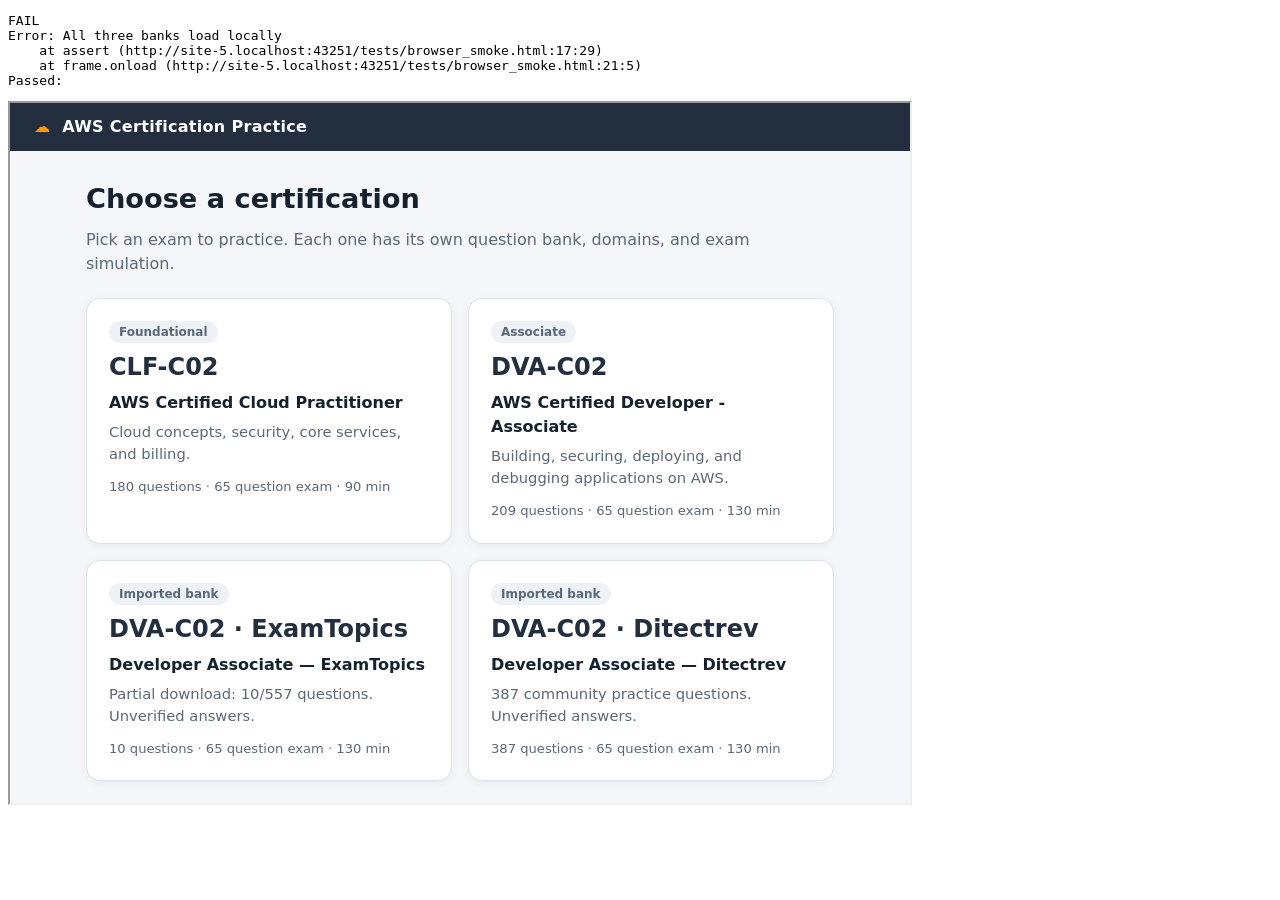
==== tests/browser_smoke.html @ c885ab8c "test" ====
<!DOCTYPE html>
<html lang="en">
<meta charset="UTF-8">
<title>Offline quiz browser smoke tests</title>
<pre id="results">RUNNING</pre>
<iframe id="app" src="../index.html" title="Quiz under test" style="width:900px;height:700px"></iframe>
<script>
const frame = document.getElementById("app");
const report = document.getElementById("results");
frame.onload = () => {
  const passed = [];
  try {
    const win = frame.contentWindow;
    const doc = win.document;
    const $ = id => doc.getElementById(id);
    const assert = (condition, label) => {
      if (!condition) throw new Error(label);
      passed.push(label);
    };
    win.confirm = () => true;
    assert(doc.querySelectorAll(".cert-card").length === 3, "All three banks load locally");
    const imported = win.CERTS["dva-c02-examtopics"];
    assert(imported.questions.length > 0, "Imported question bank is nonempty");
    doc.querySelector('[data-id="dva-c02-examtopics"]').click();
    assert($("bankNotice").textContent.includes("not independently verified"), "Imported accuracy warning is visible");
    assert($("bankSize").textContent === String(imported.questions.length), "Bank count matches export");
    if (imported.questions.length < 65) {
      assert($("examDesc").textContent.includes("limited by available bank"), "Partial bank has a shorter-exam warning");
    }
    doc.querySelector('input[value="practice"]').checked = true;
    $("startBtn").click();
    assert(!$("quiz").classList.contains("hidden"), "Practice starts");
    assert($("questionSource").querySelector("a").href.startsWith("https://www.examtopics.com/"), "Question source is retained");
    const question = imported.questions.find(q => q.q === $("question").textContent);
    const correct = question.ma.map(index => question.o[index]);
    Array.from(doc.querySelectorAll(".opt")).forEach(button => {
      if (correct.includes(button.lastChild.firstChild.textContent)) button.click();
    });
    if (correct.length > 1) $("checkBtn").click();
    assert($("feedback").classList.contains("ok"), "Shuffled imported answers score correctly");
    assert($("feedback").textContent.includes("ExamTopics stated answer"), "Imported answer provenance is shown");
    Array.from($("map").children).at(-1).click();
    $("nextBtn").click();
    assert(!$("results").classList.contains("hidden"), "Results and review render");
    assert(doc.querySelectorAll(".rv").length === imported.questions.length, "Review includes the full attempt");
    $("brand").click();
    doc.querySelector('[data-id="dva-c02"]').click();
    assert($("bankNotice").textContent.includes("written for study purposes"), "Original bank notice is preserved");
    $("startBtn").click();
    assert($("questionSource").classList.contains("hidden"), "Original questions have no imported source link");
    $("brand").click();

    // Exercise multiple-response scoring with a synthetic fixture, not source material.
    imported.questions = [{d:0, q:"Synthetic choose-two question", o:["First", "Second", "Third"],
      ma:[0,2], e:"Synthetic explanation", images:[], optionImages:[[],[],[]]}];
    doc.querySelector('[data-id="dva-c02-examtopics"]').click();
    $("startBtn").click();
    assert($("hint").textContent === "Choose 2 answers.", "Multiple-answer instructions are correct");
    doc.querySelectorAll(".opt").forEach(button => {
      if (["First", "Third"].includes(button.lastChild.textContent)) button.click();
    });
    assert(!$("checkBtn").classList.contains("hidden"), "Multiple-answer check button is visible");
    $("checkBtn").click();
    assert($("feedback").classList.contains("ok"), "Multiple correct answers score after shuffling");
    $("nextBtn").click();
    assert($("scorePct").textContent === "100%", "Multiple-answer result is 100%");
    $("brand").click();

    imported.questions = [{d:0, q:"Synthetic diagram question", o:["First", "Second"], ma:[0], e:"Diagram test",
      images:[{path:"assets/examtopics-dva-c02/123456789012345678901234.png", alt:"Synthetic diagram"}],
      optionImages:[[{url:"https://example.invalid/private.png", alt:"Missing option diagram"}],[]]}];
    doc.querySelector('[data-id="dva-c02-examtopics"]').click();
    $("startBtn").click();
    assert($("questionImages").querySelector("img").getAttribute("src").startsWith("assets/"), "Diagrams use local asset paths");
    assert(doc.querySelector(".image-warning").textContent.includes("Missing option diagram"), "Unavailable images have an explicit warning");
    assert(!doc.querySelector('img[src^="https:"]'), "Quiz images never load from remote URLs");
    const diagramAnswer = Array.from(doc.querySelectorAll(".opt")).find(button => button.lastChild.firstChild.textContent === "First");
    diagramAnswer.click();
    $("nextBtn").click();
    assert(doc.querySelector(".rv .question-image"), "Review retains question diagrams");
    assert(doc.querySelector(".rv .image-warning"), "Review retains option image warnings");
    $("brand").click();
    doc.querySelector('[data-id="clf-c02"]').click();
    doc.querySelector('input[value="exam"]').checked = true;
    $("startBtn").click();
    assert(!$("timer").classList.contains("hidden"), "Original timed exam still starts");
    $("brand").click();
    report.textContent = `PASS (${passed.length} checks)\n` + passed.join("\n");
    document.title = "PASS — Offline quiz smoke tests";
  } catch (error) {
    report.textContent = "FAIL\n" + error.stack + "\nPassed:\n" + passed.join("\n");
    document.title = "FAIL — Offline quiz smoke tests";
  }
};
</script>
</html>
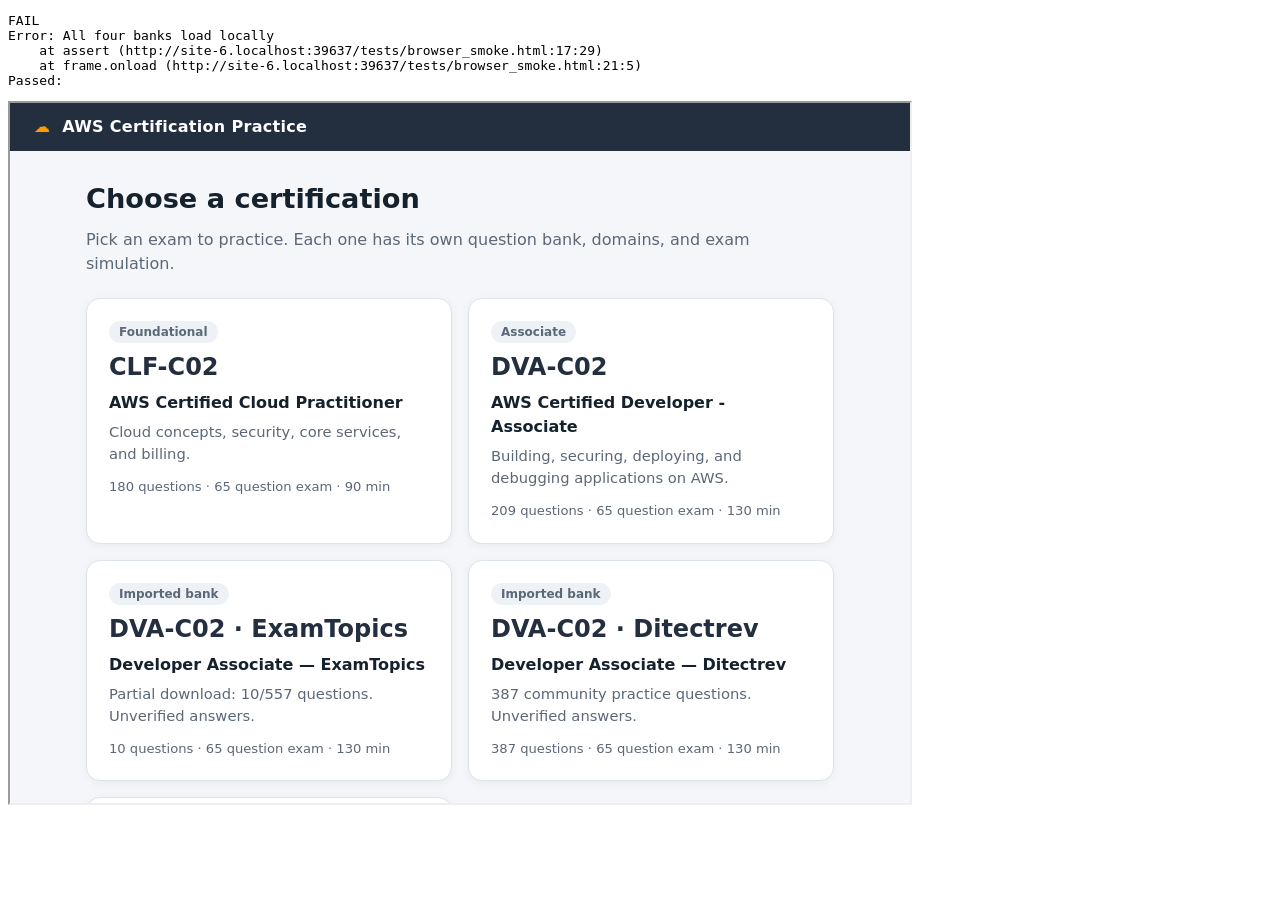
==== commit 19e2278b: "new bank" ====
--- a/tests/browser_smoke.html
+++ b/tests/browser_smoke.html
@@ -18,7 +18,7 @@
       passed.push(label);
     };
     win.confirm = () => true;
-    assert(doc.querySelectorAll(".cert-card").length === 3, "All three banks load locally");
+    assert(doc.querySelectorAll(".cert-card").length === 4, "All four banks load locally");
     const imported = win.CERTS["dva-c02-examtopics"];
     assert(imported.questions.length > 0, "Imported question bank is nonempty");
     doc.querySelector('[data-id="dva-c02-examtopics"]').click();
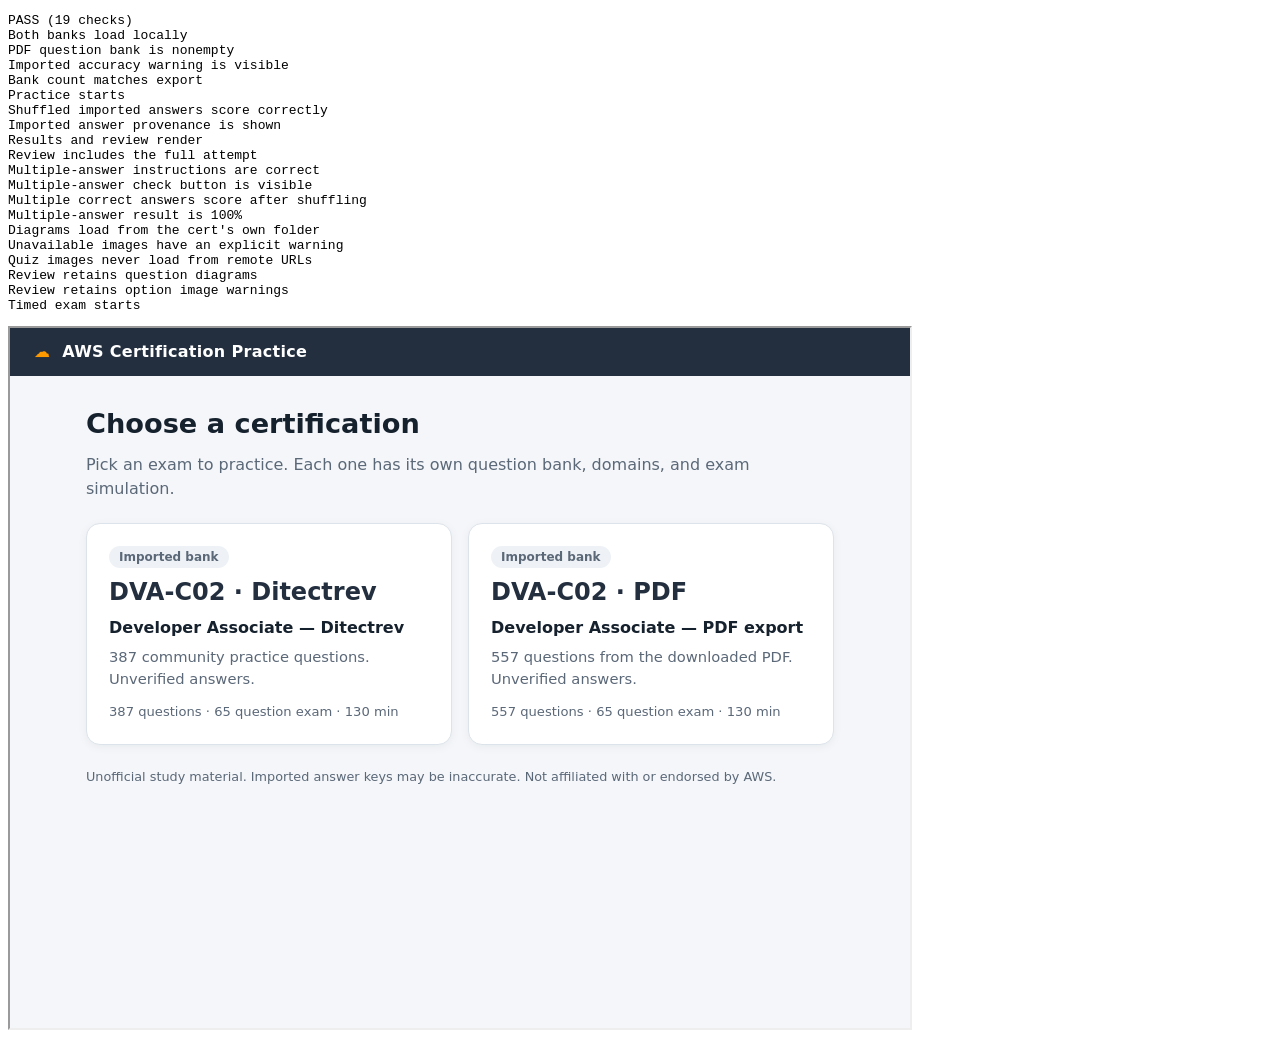
==== commit 333f9353: "update" ====
--- a/tests/browser_smoke.html
+++ b/tests/browser_smoke.html
@@ -18,42 +18,32 @@
       passed.push(label);
     };
     win.confirm = () => true;
-    assert(doc.querySelectorAll(".cert-card").length === 4, "All four banks load locally");
-    const imported = win.CERTS["dva-c02-examtopics"];
-    assert(imported.questions.length > 0, "Imported question bank is nonempty");
-    doc.querySelector('[data-id="dva-c02-examtopics"]').click();
+    assert(doc.querySelectorAll(".cert-card").length === 2, "Both banks load locally");
+    const bank = win.CERTS["dva-c02-pdf"];
+    assert(bank.questions.length > 0, "PDF question bank is nonempty");
+    doc.querySelector('[data-id="dva-c02-pdf"]').click();
     assert($("bankNotice").textContent.includes("not independently verified"), "Imported accuracy warning is visible");
-    assert($("bankSize").textContent === String(imported.questions.length), "Bank count matches export");
-    if (imported.questions.length < 65) {
-      assert($("examDesc").textContent.includes("limited by available bank"), "Partial bank has a shorter-exam warning");
-    }
+    assert($("bankSize").textContent === String(bank.questions.length), "Bank count matches export");
     doc.querySelector('input[value="practice"]').checked = true;
     $("startBtn").click();
     assert(!$("quiz").classList.contains("hidden"), "Practice starts");
-    assert($("questionSource").querySelector("a").href.startsWith("https://www.examtopics.com/"), "Question source is retained");
-    const question = imported.questions.find(q => q.q === $("question").textContent);
+    const question = bank.questions.find(q => q.q === $("question").textContent);
     const correct = question.ma.map(index => question.o[index]);
     Array.from(doc.querySelectorAll(".opt")).forEach(button => {
       if (correct.includes(button.lastChild.firstChild.textContent)) button.click();
     });
     if (correct.length > 1) $("checkBtn").click();
     assert($("feedback").classList.contains("ok"), "Shuffled imported answers score correctly");
-    assert($("feedback").textContent.includes("ExamTopics stated answer"), "Imported answer provenance is shown");
+    assert($("feedback").textContent.includes("not independently verified"), "Imported answer provenance is shown");
     Array.from($("map").children).at(-1).click();
     $("nextBtn").click();
     assert(!$("results").classList.contains("hidden"), "Results and review render");
-    assert(doc.querySelectorAll(".rv").length === imported.questions.length, "Review includes the full attempt");
-    $("brand").click();
-    doc.querySelector('[data-id="dva-c02"]').click();
-    assert($("bankNotice").textContent.includes("written for study purposes"), "Original bank notice is preserved");
-    $("startBtn").click();
-    assert($("questionSource").classList.contains("hidden"), "Original questions have no imported source link");
+    assert(doc.querySelectorAll(".rv").length === bank.questions.length, "Review includes the full attempt");
     $("brand").click();
 
-    // Exercise multiple-response scoring with a synthetic fixture, not source material.
-    imported.questions = [{d:0, q:"Synthetic choose-two question", o:["First", "Second", "Third"],
+    bank.questions = [{d:0, q:"Synthetic choose-two question", o:["First", "Second", "Third"],
       ma:[0,2], e:"Synthetic explanation", images:[], optionImages:[[],[],[]]}];
-    doc.querySelector('[data-id="dva-c02-examtopics"]').click();
+    doc.querySelector('[data-id="dva-c02-pdf"]').click();
     $("startBtn").click();
     assert($("hint").textContent === "Choose 2 answers.", "Multiple-answer instructions are correct");
     doc.querySelectorAll(".opt").forEach(button => {
@@ -66,12 +56,12 @@
     assert($("scorePct").textContent === "100%", "Multiple-answer result is 100%");
     $("brand").click();
 
-    imported.questions = [{d:0, q:"Synthetic diagram question", o:["First", "Second"], ma:[0], e:"Diagram test",
-      images:[{path:"assets/examtopics-dva-c02/123456789012345678901234.png", alt:"Synthetic diagram"}],
+    bank.questions = [{d:0, q:"Synthetic diagram question", o:["First", "Second"], ma:[0], e:"Diagram test",
+      images:[{path:"assets/q29-s1.jpg", alt:"Synthetic diagram"}],
       optionImages:[[{url:"https://example.invalid/private.png", alt:"Missing option diagram"}],[]]}];
-    doc.querySelector('[data-id="dva-c02-examtopics"]').click();
+    doc.querySelector('[data-id="dva-c02-pdf"]').click();
     $("startBtn").click();
-    assert($("questionImages").querySelector("img").getAttribute("src").startsWith("assets/"), "Diagrams use local asset paths");
+    assert($("questionImages").querySelector("img").getAttribute("src").startsWith("certs/dva-c02-pdf/assets/"), "Diagrams load from the cert's own folder");
     assert(doc.querySelector(".image-warning").textContent.includes("Missing option diagram"), "Unavailable images have an explicit warning");
     assert(!doc.querySelector('img[src^="https:"]'), "Quiz images never load from remote URLs");
     const diagramAnswer = Array.from(doc.querySelectorAll(".opt")).find(button => button.lastChild.firstChild.textContent === "First");
@@ -80,10 +70,11 @@
     assert(doc.querySelector(".rv .question-image"), "Review retains question diagrams");
     assert(doc.querySelector(".rv .image-warning"), "Review retains option image warnings");
     $("brand").click();
-    doc.querySelector('[data-id="clf-c02"]').click();
+
+    doc.querySelector('[data-id="dva-c02-ditectrev"]').click();
     doc.querySelector('input[value="exam"]').checked = true;
     $("startBtn").click();
-    assert(!$("timer").classList.contains("hidden"), "Original timed exam still starts");
+    assert(!$("timer").classList.contains("hidden"), "Timed exam starts");
     $("brand").click();
     report.textContent = `PASS (${passed.length} checks)\n` + passed.join("\n");
     document.title = "PASS — Offline quiz smoke tests";
@@ -93,4 +84,4 @@
   }
 };
 </script>
-</html>+</html>
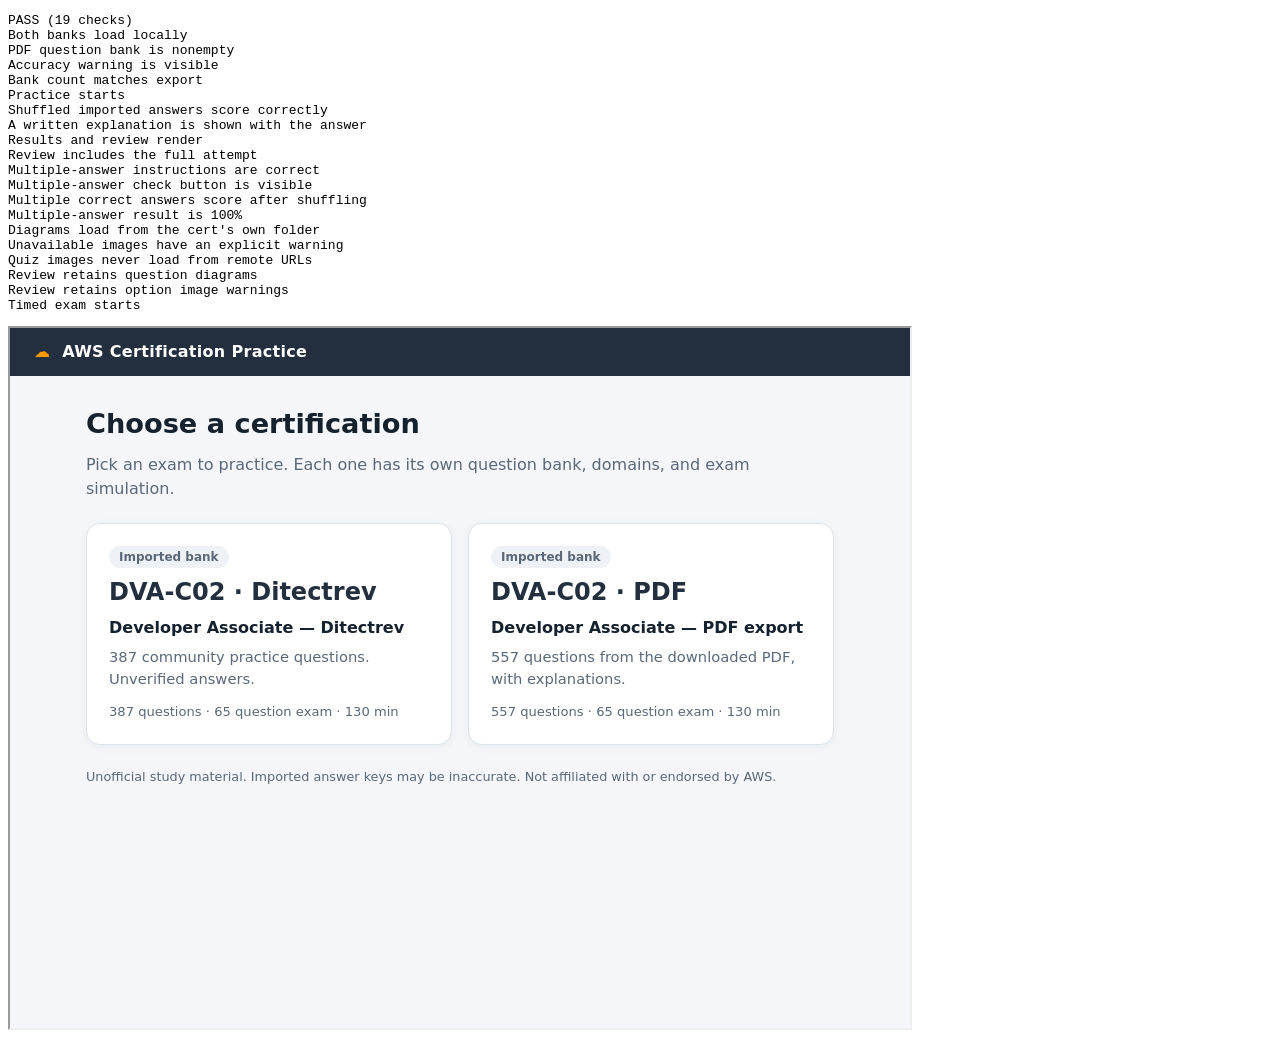
==== commit a6f1bf9d: "update" ====
--- a/tests/browser_smoke.html
+++ b/tests/browser_smoke.html
@@ -22,7 +22,7 @@
     const bank = win.CERTS["dva-c02-pdf"];
     assert(bank.questions.length > 0, "PDF question bank is nonempty");
     doc.querySelector('[data-id="dva-c02-pdf"]').click();
-    assert($("bankNotice").textContent.includes("not independently verified"), "Imported accuracy warning is visible");
+    assert($("bankNotice").textContent.includes("not AWS-verified"), "Accuracy warning is visible");
     assert($("bankSize").textContent === String(bank.questions.length), "Bank count matches export");
     doc.querySelector('input[value="practice"]').checked = true;
     $("startBtn").click();
@@ -34,7 +34,7 @@
     });
     if (correct.length > 1) $("checkBtn").click();
     assert($("feedback").classList.contains("ok"), "Shuffled imported answers score correctly");
-    assert($("feedback").textContent.includes("not independently verified"), "Imported answer provenance is shown");
+    assert($("feedback").textContent.length > 200, "A written explanation is shown with the answer");
     Array.from($("map").children).at(-1).click();
     $("nextBtn").click();
     assert(!$("results").classList.contains("hidden"), "Results and review render");
